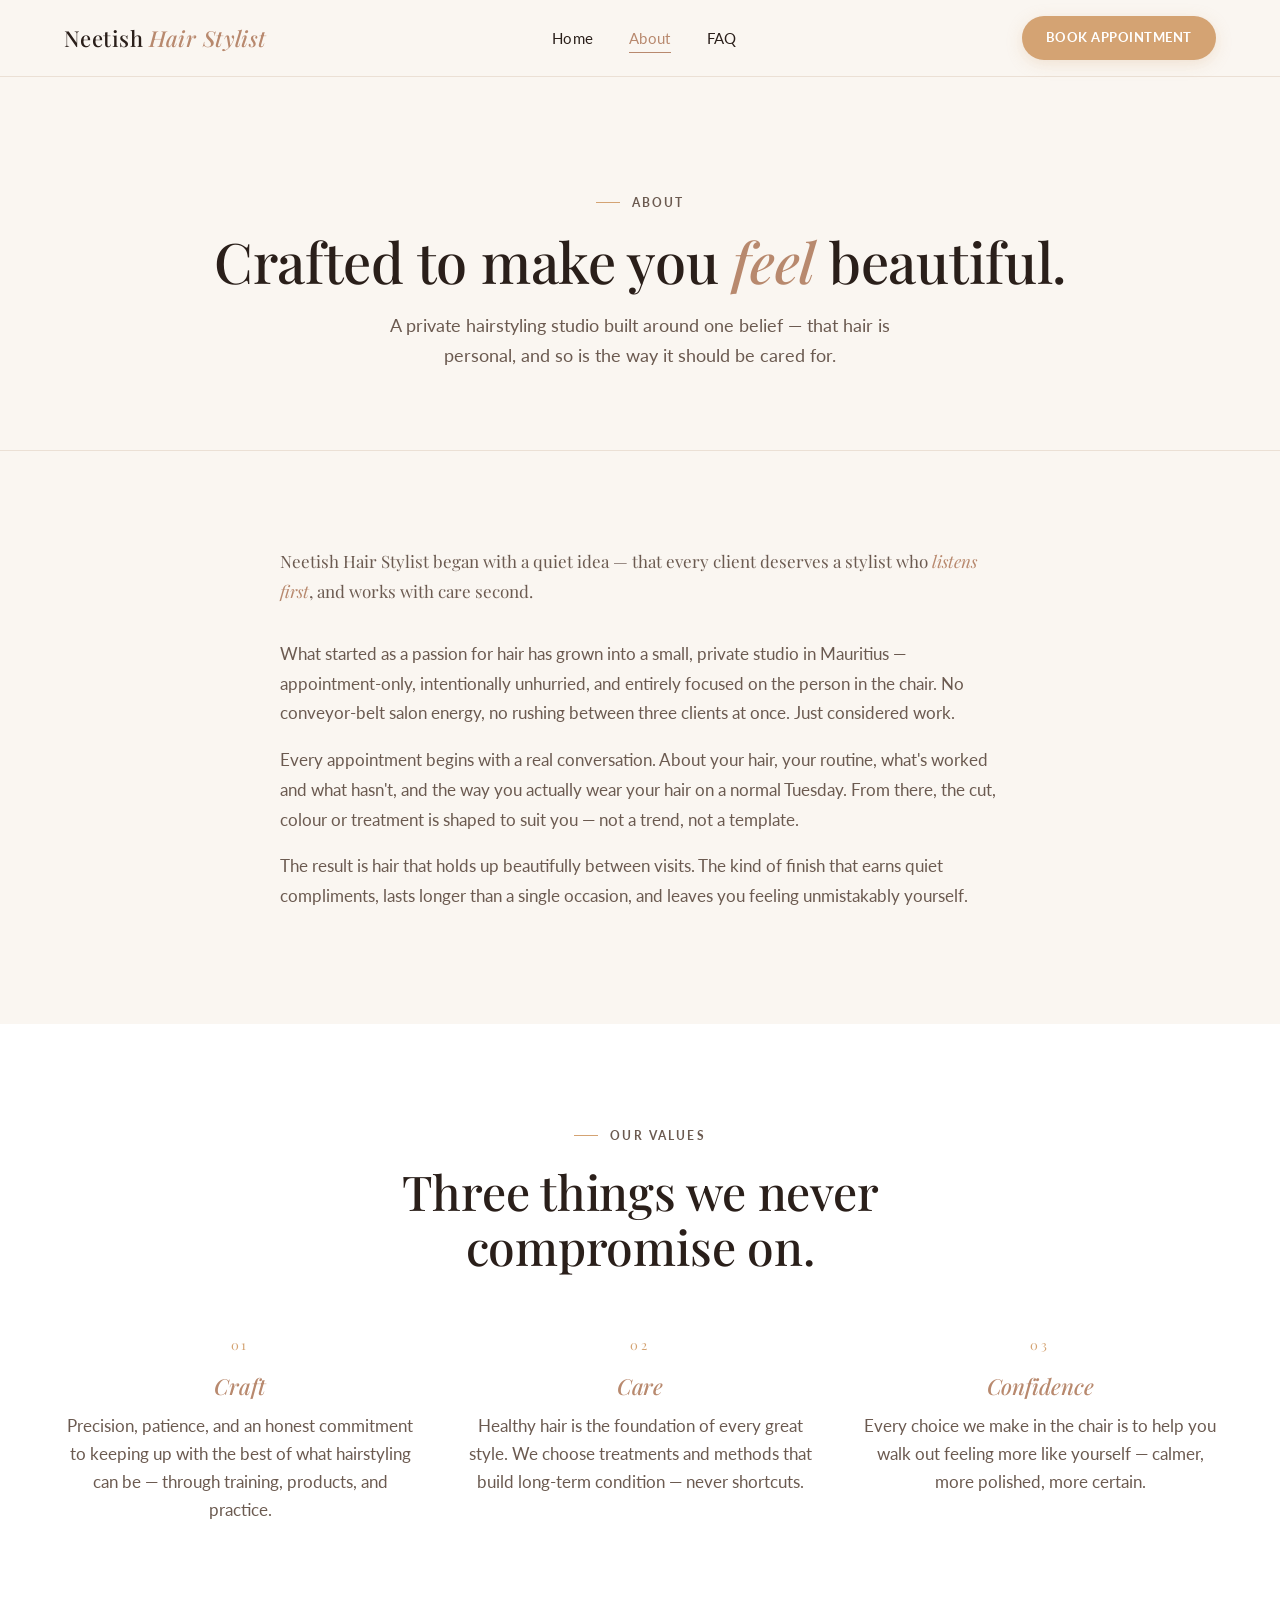
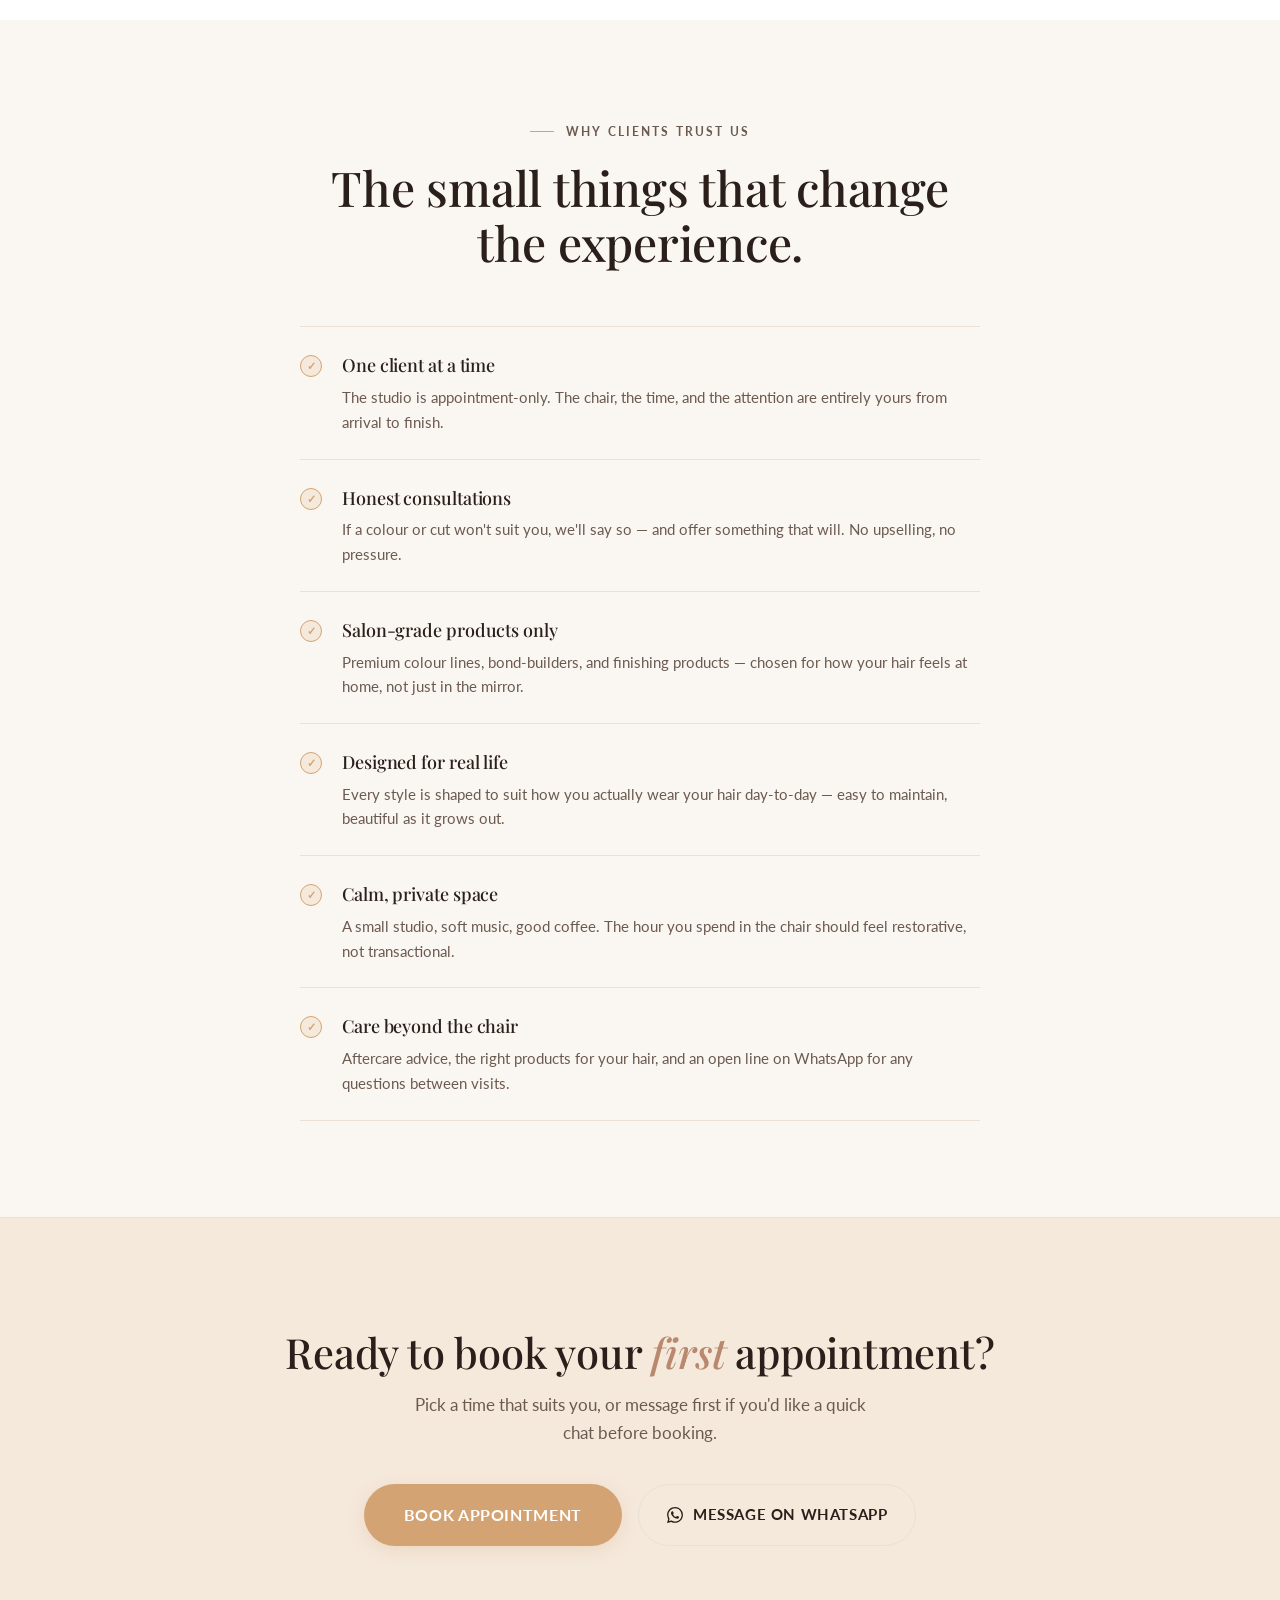
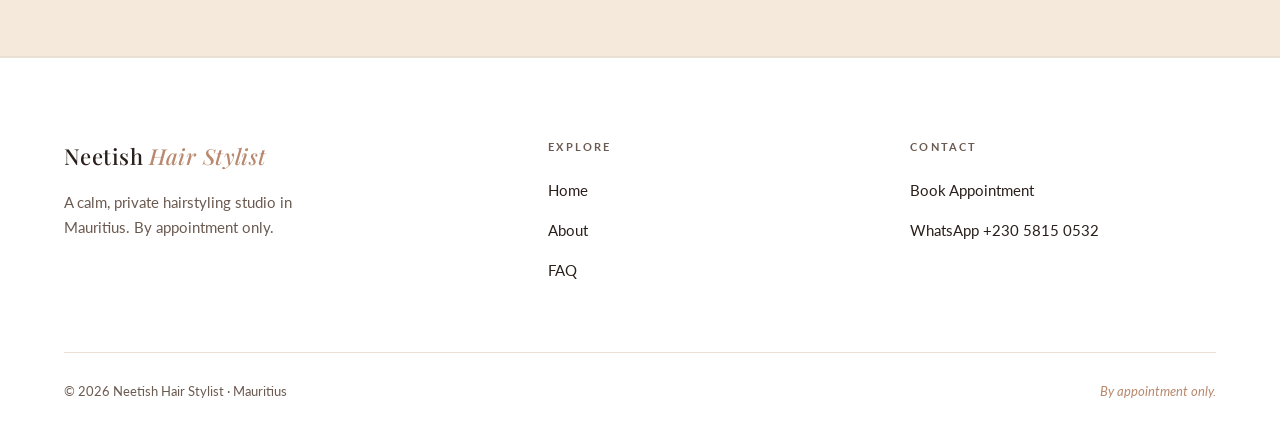
==== about.html @ d014da11 "Update about.html" ====
<!DOCTYPE html>
<html lang="en">
<head>
  <meta charset="UTF-8">
  <meta name="viewport" content="width=device-width, initial-scale=1.0">
  <title>About — Neetish Hair Stylist</title>
  <meta name="description" content="The story, values and care behind Neetish Hair Stylist — a calm, private hairstyling studio in Mauritius.">
  <link rel="preconnect" href="https://fonts.googleapis.com">
  <link rel="preconnect" href="https://fonts.gstatic.com" crossorigin>
  <link href="https://fonts.googleapis.com/css2?family=Playfair+Display:ital,wght@0,400;0,500;0,600;1,400;1,500&family=Lato:wght@300;400;700&display=swap" rel="stylesheet">
  <link rel="stylesheet" href="../styles.css">
</head>
<body>

  <!-- HEADER -->
  <header class="site-header">
    <div class="container">
      <nav class="nav" aria-label="Primary">
        <a href="index.html" class="nav__brand">Neetish <em>Hair Stylist</em></a>
        <ul class="nav__links">
          <li><a href="index.html" class="nav__link">Home</a></li>
          <li><a href="about.html" class="nav__link is-active">About</a></li>
          <li><a href="faq.html" class="nav__link">FAQ</a></li>
        </ul>
        <a href="https://calendly.com/edarling85/" target="_blank" rel="noopener" class="btn btn--primary nav__cta">Book Appointment</a>
        <button class="nav__toggle" aria-label="Menu" aria-controls="mobile-menu">
          <span></span>
        </button>
      </nav>
    </div>
  </header>

  <!-- MOBILE MENU -->
  <div class="mobile-menu" id="mobile-menu">
    <div class="container">
      <ul class="mobile-menu__links">
        <li><a href="index.html" class="mobile-menu__link">Home</a></li>
        <li><a href="about.html" class="mobile-menu__link">About</a></li>
        <li><a href="faq.html" class="mobile-menu__link">FAQ</a></li>
      </ul>
      <div class="mobile-menu__cta">
        <a href="https://calendly.com/edarling85/" target="_blank" rel="noopener" class="btn btn--primary btn--lg">Book Appointment</a>
        <a href="https://wa.me/23058150532" target="_blank" rel="noopener" class="btn btn--whatsapp">
          <svg viewBox="0 0 24 24"><path d="M17.472 14.382c-.297-.149-1.758-.867-2.03-.967-.273-.099-.471-.148-.67.15-.197.297-.767.966-.94 1.164-.173.199-.347.223-.644.075-.297-.15-1.255-.463-2.39-1.475-.883-.788-1.48-1.761-1.653-2.059-.173-.297-.018-.458.13-.606.134-.133.298-.347.446-.52.149-.174.198-.298.298-.497.099-.198.05-.371-.025-.52-.075-.149-.669-1.612-.916-2.207-.242-.579-.487-.5-.669-.51-.173-.008-.371-.01-.57-.01-.198 0-.52.074-.792.372-.272.297-1.04 1.016-1.04 2.479 0 1.462 1.065 2.875 1.213 3.074.149.198 2.096 3.2 5.077 4.487.709.306 1.262.489 1.694.625.712.227 1.36.195 1.871.118.571-.085 1.758-.719 2.006-1.413.248-.694.248-1.289.173-1.413-.074-.124-.272-.198-.57-.347m-5.421 7.403h-.004a9.87 9.87 0 01-5.031-1.378l-.361-.214-3.741.982.998-3.648-.235-.374a9.86 9.86 0 01-1.51-5.26c.001-5.45 4.436-9.884 9.888-9.884 2.64 0 5.122 1.03 6.988 2.898a9.825 9.825 0 012.893 6.994c-.003 5.45-4.437 9.884-9.885 9.884m8.413-18.297A11.815 11.815 0 0012.05 0C5.495 0 .16 5.335.157 11.892c0 2.096.547 4.142 1.588 5.945L.057 24l6.305-1.654a11.882 11.882 0 005.683 1.448h.005c6.554 0 11.89-5.335 11.893-11.893a11.821 11.821 0 00-3.48-8.413"/></svg>
          WhatsApp
        </a>
      </div>
    </div>
  </div>

  <!-- PAGE HERO -->
  <section class="page-hero">
    <div class="container">
      <div class="reveal">
        <span class="eyebrow">About</span>
        <h1>Crafted to make you <em>feel</em> beautiful.</h1>
        <p>A private hairstyling studio built around one belief — that hair is personal, and so is the way it should be cared for.</p>
      </div>
    </div>
  </section>

  <!-- STORY -->
  <section class="section">
    <div class="container container--narrow">
      <div class="story reveal">
        <p class="story__lead">Neetish Hair Stylist began with a quiet idea — that every client deserves a stylist who <em>listens first</em>, and works with care second.</p>
        <p>What started as a passion for hair has grown into a small, private studio in Mauritius — appointment-only, intentionally unhurried, and entirely focused on the person in the chair. No conveyor-belt salon energy, no rushing between three clients at once. Just considered work.</p>
        <p>Every appointment begins with a real conversation. About your hair, your routine, what's worked and what hasn't, and the way you actually wear your hair on a normal Tuesday. From there, the cut, colour or treatment is shaped to suit you — not a trend, not a template.</p>
        <p>The result is hair that holds up beautifully between visits. The kind of finish that earns quiet compliments, lasts longer than a single occasion, and leaves you feeling unmistakably yourself.</p>
      </div>
    </div>
  </section>

  <!-- VALUES -->
  <section class="section section--alt">
    <div class="container">
      <div class="section__head reveal">
        <span class="eyebrow">Our values</span>
        <h2>Three things we never compromise on.</h2>
      </div>
      <div class="values">
        <div class="values__item reveal">
          <div class="values__item__num">01</div>
          <h3><em>Craft</em></h3>
          <p>Precision, patience, and an honest commitment to keeping up with the best of what hairstyling can be — through training, products, and practice.</p>
        </div>
        <div class="values__item reveal reveal--delay-1">
          <div class="values__item__num">02</div>
          <h3><em>Care</em></h3>
          <p>Healthy hair is the foundation of every great style. We choose treatments and methods that build long-term condition — never shortcuts.</p>
        </div>
        <div class="values__item reveal reveal--delay-2">
          <div class="values__item__num">03</div>
          <h3><em>Confidence</em></h3>
          <p>Every choice we make in the chair is to help you walk out feeling more like yourself — calmer, more polished, more certain.</p>
        </div>
      </div>
    </div>
  </section>

  <!-- WHY CLIENTS TRUST US -->
  <section class="section">
    <div class="container">
      <div class="section__head reveal">
        <span class="eyebrow">Why clients trust us</span>
        <h2>The small things that change the experience.</h2>
      </div>
      <ul class="trust-list">
        <li class="trust-list__item reveal">
          <div class="trust-list__check">✓</div>
          <div>
            <h4>One client at a time</h4>
            <p>The studio is appointment-only. The chair, the time, and the attention are entirely yours from arrival to finish.</p>
          </div>
        </li>
        <li class="trust-list__item reveal">
          <div class="trust-list__check">✓</div>
          <div>
            <h4>Honest consultations</h4>
            <p>If a colour or cut won't suit you, we'll say so — and offer something that will. No upselling, no pressure.</p>
          </div>
        </li>
        <li class="trust-list__item reveal">
          <div class="trust-list__check">✓</div>
          <div>
            <h4>Salon-grade products only</h4>
            <p>Premium colour lines, bond-builders, and finishing products — chosen for how your hair feels at home, not just in the mirror.</p>
          </div>
        </li>
        <li class="trust-list__item reveal">
          <div class="trust-list__check">✓</div>
          <div>
            <h4>Designed for real life</h4>
            <p>Every style is shaped to suit how you actually wear your hair day-to-day — easy to maintain, beautiful as it grows out.</p>
          </div>
        </li>
        <li class="trust-list__item reveal">
          <div class="trust-list__check">✓</div>
          <div>
            <h4>Calm, private space</h4>
            <p>A small studio, soft music, good coffee. The hour you spend in the chair should feel restorative, not transactional.</p>
          </div>
        </li>
        <li class="trust-list__item reveal">
          <div class="trust-list__check">✓</div>
          <div>
            <h4>Care beyond the chair</h4>
            <p>Aftercare advice, the right products for your hair, and an open line on WhatsApp for any questions between visits.</p>
          </div>
        </li>
      </ul>
    </div>
  </section>

  <!-- CTA BAND -->
  <section class="cta-band">
    <div class="container">
      <div class="reveal">
        <h2>Ready to book your <em>first</em> appointment?</h2>
        <p>Pick a time that suits you, or message first if you'd like a quick chat before booking.</p>
        <div class="cta-band__buttons">
          <a href="https://calendly.com/edarling85/" target="_blank" rel="noopener" class="btn btn--primary btn--lg">Book Appointment</a>
          <a href="https://wa.me/23058150532" target="_blank" rel="noopener" class="btn btn--whatsapp">
            <svg viewBox="0 0 24 24"><path d="M17.472 14.382c-.297-.149-1.758-.867-2.03-.967-.273-.099-.471-.148-.67.15-.197.297-.767.966-.94 1.164-.173.199-.347.223-.644.075-.297-.15-1.255-.463-2.39-1.475-.883-.788-1.48-1.761-1.653-2.059-.173-.297-.018-.458.13-.606.134-.133.298-.347.446-.52.149-.174.198-.298.298-.497.099-.198.05-.371-.025-.52-.075-.149-.669-1.612-.916-2.207-.242-.579-.487-.5-.669-.51-.173-.008-.371-.01-.57-.01-.198 0-.52.074-.792.372-.272.297-1.04 1.016-1.04 2.479 0 1.462 1.065 2.875 1.213 3.074.149.198 2.096 3.2 5.077 4.487.709.306 1.262.489 1.694.625.712.227 1.36.195 1.871.118.571-.085 1.758-.719 2.006-1.413.248-.694.248-1.289.173-1.413-.074-.124-.272-.198-.57-.347m-5.421 7.403h-.004a9.87 9.87 0 01-5.031-1.378l-.361-.214-3.741.982.998-3.648-.235-.374a9.86 9.86 0 01-1.51-5.26c.001-5.45 4.436-9.884 9.888-9.884 2.64 0 5.122 1.03 6.988 2.898a9.825 9.825 0 012.893 6.994c-.003 5.45-4.437 9.884-9.885 9.884m8.413-18.297A11.815 11.815 0 0012.05 0C5.495 0 .16 5.335.157 11.892c0 2.096.547 4.142 1.588 5.945L.057 24l6.305-1.654a11.882 11.882 0 005.683 1.448h.005c6.554 0 11.89-5.335 11.893-11.893a11.821 11.821 0 00-3.48-8.413"/></svg>
            Message on WhatsApp
          </a>
        </div>
      </div>
    </div>
  </section>

  <!-- FOOTER -->
  <footer class="footer">
    <div class="container">
      <div class="footer__grid">
        <div>
          <div class="footer__brand">Neetish <em>Hair Stylist</em></div>
          <p class="footer__tagline">A calm, private hairstyling studio in Mauritius. By appointment only.</p>
        </div>
        <div class="footer__col">
          <h4>Explore</h4>
          <ul>
            <li><a href="index.html">Home</a></li>
            <li><a href="about.html">About</a></li>
            <li><a href="faq.html">FAQ</a></li>
          </ul>
        </div>
        <div class="footer__col">
          <h4>Contact</h4>
          <ul>
            <li><a href="https://calendly.com/edarling85/" target="_blank" rel="noopener">Book Appointment</a></li>
            <li><a href="https://wa.me/23058150532" target="_blank" rel="noopener">WhatsApp +230 5815 0532</a></li>
          </ul>
        </div>
      </div>
      <div class="footer__bottom">
        <div>© <span id="current-year"></span> Neetish Hair Stylist · Mauritius</div>
        <div><em>By appointment only.</em></div>
      </div>
    </div>
  </footer>

  <script src="../main.js"></script>
</body>
</html>
---- styles.css ----
/* ============================================
   Neetish Hair Stylist — Design System
   Refined Minimal × Warm Feminine
   ============================================ */

/* --- Design tokens --- */
:root {
  /* Palette */
  --color-bg: #FAF6F1;
  --color-surface: #FFFFFF;
  --color-text: #2A1F1A;
  --color-text-muted: #6B5A50;
  --color-primary: #B8896E;       /* rose gold */
  --color-secondary: #E8D5C4;     /* blush taupe */
  --color-accent: #D4A373;        /* warm gold */
  --color-border: #EBE0D5;
  --color-band: #F5E9DC;          /* CTA band tint */
  --color-whatsapp: #25D366;

  /* Type */
  --font-display: 'Playfair Display', Georgia, 'Times New Roman', serif;
  --font-body: 'Lato', -apple-system, BlinkMacSystemFont, sans-serif;

  /* Sizing */
  --container-max: 1200px;
  --container-narrow: 880px;
  --radius-card: 12px;
  --radius-btn: 999px;

  /* Spacing */
  --space-section-y: 96px;
  --space-section-y-mobile: 64px;

  /* Shadows */
  --shadow-card: 0 6px 24px rgba(184, 137, 110, 0.08);
  --shadow-card-hover: 0 12px 36px rgba(184, 137, 110, 0.14);
  --shadow-btn: 0 4px 16px rgba(212, 163, 115, 0.25);
  --shadow-btn-hover: 0 8px 24px rgba(212, 163, 115, 0.35);

  /* Motion */
  --ease: cubic-bezier(0.22, 0.61, 0.36, 1);
  --t-fast: 200ms;
  --t-base: 320ms;
  --t-slow: 600ms;
}

/* --- Reset --- */
*, *::before, *::after { box-sizing: border-box; }
html { scroll-behavior: smooth; -webkit-text-size-adjust: 100%; }
body {
  margin: 0;
  font-family: var(--font-body);
  font-weight: 400;
  font-size: 17px;
  line-height: 1.65;
  color: var(--color-text);
  background: var(--color-bg);
  -webkit-font-smoothing: antialiased;
  -moz-osx-font-smoothing: grayscale;
}
img, picture, svg { display: block; max-width: 100%; }
a { color: inherit; text-decoration: none; }
button { font: inherit; cursor: pointer; border: 0; background: none; color: inherit; }
ul { list-style: none; padding: 0; margin: 0; }

/* --- Typography --- */
h1, h2, h3, h4 {
  font-family: var(--font-display);
  font-weight: 500;
  color: var(--color-text);
  letter-spacing: -0.005em;
  margin: 0;
}
h1 {
  font-size: clamp(2.5rem, 6vw, 4.5rem);
  line-height: 1.08;
  font-weight: 500;
}
h2 {
  font-size: clamp(2rem, 4vw, 3rem);
  line-height: 1.15;
}
h3 {
  font-size: clamp(1.35rem, 2.2vw, 1.6rem);
  line-height: 1.3;
  font-weight: 500;
}
p { margin: 0 0 1em; }
em { color: var(--color-primary); font-style: italic; }
.lead {
  font-size: clamp(1.05rem, 1.6vw, 1.2rem);
  color: var(--color-text-muted);
  line-height: 1.6;
  max-width: 56ch;
}

/* --- Eyebrow label --- */
.eyebrow {
  display: inline-block;
  font-family: var(--font-body);
  font-size: 12px;
  font-weight: 700;
  letter-spacing: 0.18em;
  text-transform: uppercase;
  color: var(--color-text-muted);
  margin-bottom: 18px;
}
.eyebrow::before {
  content: '';
  display: inline-block;
  width: 24px;
  height: 1px;
  background: var(--color-accent);
  vertical-align: middle;
  margin-right: 12px;
  margin-bottom: 3px;
}

/* --- Layout --- */
.container {
  width: 100%;
  max-width: var(--container-max);
  margin: 0 auto;
  padding: 0 24px;
}
.container--narrow { max-width: var(--container-narrow); }
.section {
  padding: var(--space-section-y) 0;
}
.section--alt { background: var(--color-surface); }
@media (max-width: 768px) {
  .section { padding: var(--space-section-y-mobile) 0; }
}

.divider {
  width: 60px;
  height: 1px;
  background: var(--color-accent);
  opacity: 0.7;
  margin: 40px auto;
}

/* --- Buttons --- */
.btn {
  display: inline-flex;
  align-items: center;
  justify-content: center;
  gap: 10px;
  padding: 14px 32px;
  border-radius: var(--radius-btn);
  font-family: var(--font-body);
  font-size: 15px;
  font-weight: 700;
  letter-spacing: 0.04em;
  text-transform: uppercase;
  transition: transform var(--t-fast) var(--ease),
              box-shadow var(--t-fast) var(--ease),
              background var(--t-fast) var(--ease),
              color var(--t-fast) var(--ease);
  cursor: pointer;
  white-space: nowrap;
}
.btn--primary {
  background: var(--color-accent);
  color: var(--color-surface);
  box-shadow: var(--shadow-btn);
}
.btn--primary:hover {
  transform: translateY(-2px);
  box-shadow: var(--shadow-btn-hover);
  background: #C99560;
}
.btn--outline {
  background: transparent;
  color: var(--color-text);
  border: 1.5px solid var(--color-text);
}
.btn--outline:hover {
  background: var(--color-text);
  color: var(--color-surface);
  transform: translateY(-2px);
}
.btn--whatsapp {
  background: transparent;
  color: var(--color-text);
  border: 1.5px solid var(--color-border);
  padding: 13px 28px;
}
.btn--whatsapp:hover {
  border-color: var(--color-primary);
  color: var(--color-primary);
  transform: translateY(-2px);
}
.btn--whatsapp svg { width: 16px; height: 16px; fill: currentColor; }
.btn--lg { padding: 18px 40px; font-size: 16px; }

/* --- Header / Nav --- */
.site-header {
  position: sticky;
  top: 0;
  z-index: 50;
  background: rgba(250, 246, 241, 0.92);
  backdrop-filter: blur(12px);
  -webkit-backdrop-filter: blur(12px);
  border-bottom: 1px solid var(--color-border);
}
.nav {
  display: flex;
  align-items: center;
  justify-content: space-between;
  height: 76px;
}
.nav__brand {
  font-family: var(--font-display);
  font-size: 22px;
  font-weight: 500;
  letter-spacing: 0.02em;
  color: var(--color-text);
}
.nav__brand em {
  color: var(--color-primary);
  font-style: italic;
}
.nav__links {
  display: flex;
  align-items: center;
  gap: 36px;
}
.nav__link {
  font-family: var(--font-body);
  font-size: 15px;
  font-weight: 400;
  color: var(--color-text);
  letter-spacing: 0.02em;
  position: relative;
  padding: 6px 0;
  transition: color var(--t-fast) var(--ease);
}
.nav__link::after {
  content: '';
  position: absolute;
  left: 50%;
  bottom: 0;
  width: 0;
  height: 1px;
  background: var(--color-primary);
  transition: width var(--t-fast) var(--ease), left var(--t-fast) var(--ease);
}
.nav__link:hover,
.nav__link.is-active { color: var(--color-primary); }
.nav__link:hover::after,
.nav__link.is-active::after { width: 100%; left: 0; }

.nav__cta { font-size: 13px; padding: 11px 24px; }

.nav__toggle {
  display: none;
  width: 44px;
  height: 44px;
  align-items: center;
  justify-content: center;
}
.nav__toggle span {
  display: block;
  width: 22px;
  height: 1.5px;
  background: var(--color-text);
  position: relative;
  transition: background var(--t-fast) var(--ease);
}
.nav__toggle span::before,
.nav__toggle span::after {
  content: '';
  position: absolute;
  left: 0;
  width: 22px;
  height: 1.5px;
  background: var(--color-text);
  transition: transform var(--t-base) var(--ease), top var(--t-fast) var(--ease);
}
.nav__toggle span::before { top: -7px; }
.nav__toggle span::after { top: 7px; }
.nav__toggle.is-open span { background: transparent; }
.nav__toggle.is-open span::before { top: 0; transform: rotate(45deg); }
.nav__toggle.is-open span::after { top: 0; transform: rotate(-45deg); }

@media (max-width: 900px) {
  .nav { height: 64px; }
  .nav__links { display: none; }
  .nav__toggle { display: flex; }
}

/* Mobile menu panel */
.mobile-menu {
  position: fixed;
  inset: 64px 0 0 0;
  background: var(--color-bg);
  z-index: 40;
  padding: 48px 24px;
  transform: translateY(-12px);
  opacity: 0;
  visibility: hidden;
  transition: transform var(--t-base) var(--ease),
              opacity var(--t-base) var(--ease),
              visibility var(--t-base);
}
.mobile-menu.is-open {
  transform: translateY(0);
  opacity: 1;
  visibility: visible;
}
.mobile-menu__links {
  display: flex;
  flex-direction: column;
  gap: 32px;
  margin-bottom: 48px;
}
.mobile-menu__link {
  font-family: var(--font-display);
  font-size: 28px;
  font-weight: 500;
  color: var(--color-text);
}
.mobile-menu__cta {
  display: flex;
  flex-direction: column;
  gap: 16px;
  align-items: stretch;
}
.mobile-menu__cta .btn { width: 100%; }

/* --- Hero --- */
.hero {
  position: relative;
  padding: clamp(80px, 12vw, 140px) 0 clamp(80px, 12vw, 140px);
  background: var(--color-bg);
  text-align: center;
  overflow: hidden;
}
.hero__inner { max-width: 860px; margin: 0 auto; }
.hero h1 { margin: 0 0 28px; }
.hero h1 em {
  color: var(--color-primary);
  font-style: italic;
  font-family: var(--font-display);
}
.hero__sub {
  font-size: clamp(1.05rem, 1.6vw, 1.2rem);
  color: var(--color-text-muted);
  line-height: 1.6;
  max-width: 56ch;
  margin: 0 auto 44px;
}
.hero__cta {
  display: flex;
  gap: 16px;
  justify-content: center;
  flex-wrap: wrap;
}
.hero__decor {
  position: absolute;
  bottom: 0;
  left: 50%;
  transform: translateX(-50%);
  width: 80px;
  height: 1px;
  background: var(--color-accent);
  opacity: 0.6;
}

/* --- Page hero (smaller, for inner pages) --- */
.page-hero {
  padding: clamp(72px, 10vw, 110px) 0 clamp(56px, 8vw, 80px);
  text-align: center;
  background: var(--color-bg);
  border-bottom: 1px solid var(--color-border);
}
.page-hero h1 {
  font-size: clamp(2.25rem, 5vw, 3.5rem);
  margin: 0 0 20px;
}
.page-hero h1 em { color: var(--color-primary); font-style: italic; }
.page-hero p {
  font-size: clamp(1rem, 1.4vw, 1.15rem);
  color: var(--color-text-muted);
  max-width: 52ch;
  margin: 0 auto;
}

/* --- Benefits (3-col) --- */
.benefits {
  display: grid;
  grid-template-columns: repeat(3, 1fr);
  gap: 48px;
  margin-top: 56px;
}
.benefits__item { text-align: center; }
.benefits__glyph {
  font-family: var(--font-display);
  font-size: 36px;
  color: var(--color-accent);
  margin-bottom: 16px;
  line-height: 1;
}
.benefits__item h3 { margin-bottom: 10px; }
.benefits__item p { color: var(--color-text-muted); margin: 0; }
@media (max-width: 768px) {
  .benefits { grid-template-columns: 1fr; gap: 40px; margin-top: 40px; }
}

/* --- Section heading (centered) --- */
.section__head {
  text-align: center;
  max-width: 640px;
  margin: 0 auto 56px;
}
.section__head h2 { margin: 0 0 16px; }
.section__head p { color: var(--color-text-muted); margin: 0; }

/* --- Services grid --- */
.services {
  display: grid;
  grid-template-columns: repeat(3, 1fr);
  gap: 28px;
}
.service-card {
  background: var(--color-surface);
  border: 1px solid var(--color-border);
  border-radius: var(--radius-card);
  padding: 36px 32px;
  box-shadow: var(--shadow-card);
  transition: transform var(--t-base) var(--ease), box-shadow var(--t-base) var(--ease);
}
.service-card:hover {
  transform: translateY(-4px);
  box-shadow: var(--shadow-card-hover);
}
.service-card__glyph {
  width: 32px;
  height: 32px;
  border-radius: 50%;
  border: 1px solid var(--color-accent);
  display: flex;
  align-items: center;
  justify-content: center;
  margin-bottom: 22px;
  color: var(--color-accent);
  font-family: var(--font-display);
  font-size: 14px;
}
.service-card h3 { margin-bottom: 10px; }
.service-card p { color: var(--color-text-muted); margin: 0; font-size: 15px; line-height: 1.6; }
@media (max-width: 900px) {
  .services { grid-template-columns: repeat(2, 1fr); }
}
@media (max-width: 600px) {
  .services { grid-template-columns: 1fr; }
}

/* --- Why Neetish (2-col editorial) --- */
.why {
  display: grid;
  grid-template-columns: 1.1fr 0.9fr;
  gap: 80px;
  align-items: center;
}
.why__quote {
  font-family: var(--font-display);
  font-size: clamp(1.4rem, 2.4vw, 1.8rem);
  line-height: 1.4;
  color: var(--color-text);
  font-weight: 400;
}
.why__quote em { color: var(--color-primary); font-style: italic; }
.why__list { display: flex; flex-direction: column; gap: 24px; }
.why__list-item {
  display: flex;
  gap: 16px;
  align-items: flex-start;
  padding-bottom: 24px;
  border-bottom: 1px solid var(--color-border);
}
.why__list-item:last-child { border-bottom: 0; padding-bottom: 0; }
.why__list-item__num {
  font-family: var(--font-display);
  color: var(--color-accent);
  font-size: 14px;
  letter-spacing: 0.1em;
  flex-shrink: 0;
  width: 28px;
  padding-top: 4px;
}
.why__list-item h4 {
  font-family: var(--font-display);
  font-size: 18px;
  font-weight: 500;
  margin: 0 0 4px;
}
.why__list-item p {
  font-size: 15px;
  color: var(--color-text-muted);
  margin: 0;
}
@media (max-width: 900px) {
  .why { grid-template-columns: 1fr; gap: 48px; }
}

/* --- Testimonials --- */
.testimonials {
  display: grid;
  grid-template-columns: repeat(3, 1fr);
  gap: 28px;
}
.testimonial {
  background: var(--color-surface);
  border: 1px solid var(--color-border);
  border-radius: var(--radius-card);
  padding: 36px 32px;
  position: relative;
}
.testimonial__mark {
  font-family: var(--font-display);
  font-size: 56px;
  color: var(--color-accent);
  opacity: 0.4;
  line-height: 1;
  margin-bottom: -4px;
}
.testimonial__quote {
  font-family: var(--font-display);
  font-size: 1.05rem;
  font-style: italic;
  line-height: 1.55;
  color: var(--color-text);
  margin: 0 0 22px;
}
.testimonial__name {
  font-family: var(--font-body);
  font-size: 11px;
  font-weight: 700;
  letter-spacing: 0.18em;
  text-transform: uppercase;
  color: var(--color-text-muted);
}
@media (max-width: 900px) {
  .testimonials { grid-template-columns: 1fr; max-width: 520px; margin: 0 auto; }
}

/* --- CTA band --- */
.cta-band {
  background: var(--color-band);
  text-align: center;
  padding: clamp(72px, 10vw, 110px) 0;
  border-top: 1px solid var(--color-border);
  border-bottom: 1px solid var(--color-border);
}
.cta-band h2 {
  margin: 0 0 16px;
  font-size: clamp(1.8rem, 3.5vw, 2.6rem);
}
.cta-band h2 em { color: var(--color-primary); font-style: italic; }
.cta-band p {
  color: var(--color-text-muted);
  max-width: 48ch;
  margin: 0 auto 36px;
}
.cta-band__buttons {
  display: flex;
  gap: 16px;
  justify-content: center;
  flex-wrap: wrap;
}

/* --- About: story --- */
.story {
  max-width: 720px;
  margin: 0 auto;
}
.story__lead {
  font-family: var(--font-display);
  font-size: clamp(1.3rem, 2.2vw, 1.7rem);
  line-height: 1.4;
  color: var(--color-text);
  margin-bottom: 32px;
}
.story__lead em { color: var(--color-primary); font-style: italic; }
.story p {
  color: var(--color-text-muted);
  font-size: 17px;
  line-height: 1.75;
}

/* --- Values (3-col with line dividers) --- */
.values {
  display: grid;
  grid-template-columns: repeat(3, 1fr);
  gap: 48px;
  text-align: center;
  margin-top: 56px;
}
.values__item h3 {
  font-family: var(--font-display);
  font-size: 22px;
  font-weight: 500;
  margin: 0 0 12px;
}
.values__item h3 em { color: var(--color-primary); font-style: italic; }
.values__item p { color: var(--color-text-muted); margin: 0; }
.values__item__num {
  display: inline-block;
  font-family: var(--font-display);
  color: var(--color-accent);
  font-size: 13px;
  letter-spacing: 0.2em;
  margin-bottom: 16px;
}
@media (max-width: 768px) {
  .values { grid-template-columns: 1fr; gap: 40px; }
}

/* --- Trust list --- */
.trust-list {
  max-width: 680px;
  margin: 0 auto;
  display: flex;
  flex-direction: column;
  gap: 0;
}
.trust-list__item {
  display: flex;
  gap: 20px;
  align-items: flex-start;
  padding: 24px 0;
  border-bottom: 1px solid var(--color-border);
}
.trust-list__item:first-child { border-top: 1px solid var(--color-border); }
.trust-list__check {
  width: 22px;
  height: 22px;
  border-radius: 50%;
  background: var(--color-band);
  border: 1px solid var(--color-accent);
  display: flex;
  align-items: center;
  justify-content: center;
  flex-shrink: 0;
  color: var(--color-accent);
  font-size: 11px;
  font-weight: 700;
  margin-top: 4px;
}
.trust-list__item h4 {
  font-family: var(--font-display);
  font-size: 18px;
  font-weight: 500;
  margin: 0 0 4px;
}
.trust-list__item p {
  color: var(--color-text-muted);
  font-size: 15px;
  margin: 0;
}

/* --- FAQ Accordion --- */
.faq {
  max-width: 760px;
  margin: 0 auto;
}
.faq__item {
  border-bottom: 1px solid var(--color-border);
}
.faq__item:first-child { border-top: 1px solid var(--color-border); }
.faq__q {
  width: 100%;
  text-align: left;
  display: flex;
  align-items: center;
  justify-content: space-between;
  gap: 24px;
  padding: 28px 0;
  font-family: var(--font-display);
  font-size: clamp(1.05rem, 1.8vw, 1.25rem);
  font-weight: 500;
  color: var(--color-text);
  cursor: pointer;
  transition: color var(--t-fast) var(--ease);
}
.faq__q:hover { color: var(--color-primary); }
.faq__icon {
  position: relative;
  width: 18px;
  height: 18px;
  flex-shrink: 0;
}
.faq__icon::before,
.faq__icon::after {
  content: '';
  position: absolute;
  top: 50%;
  left: 50%;
  background: var(--color-accent);
  transition: transform var(--t-base) var(--ease);
}
.faq__icon::before {
  width: 16px;
  height: 1.5px;
  transform: translate(-50%, -50%);
}
.faq__icon::after {
  width: 1.5px;
  height: 16px;
  transform: translate(-50%, -50%);
}
.faq__item.is-open .faq__icon::after {
  transform: translate(-50%, -50%) rotate(90deg);
  opacity: 0;
}
.faq__a {
  max-height: 0;
  overflow: hidden;
  transition: max-height var(--t-slow) var(--ease);
}
.faq__a-inner {
  padding-bottom: 28px;
  color: var(--color-text-muted);
  font-size: 16px;
  line-height: 1.7;
  max-width: 64ch;
}
.faq__item.is-open .faq__a { max-height: 600px; }

/* --- Footer --- */
.footer {
  background: var(--color-surface);
  padding: 80px 0 32px;
  border-top: 1px solid var(--color-border);
}
.footer__grid {
  display: grid;
  grid-template-columns: 1.4fr 1fr 1fr;
  gap: 56px;
  padding-bottom: 56px;
  border-bottom: 1px solid var(--color-border);
}
.footer__brand {
  font-family: var(--font-display);
  font-size: 22px;
  font-weight: 500;
  letter-spacing: 0.02em;
  margin-bottom: 16px;
}
.footer__brand em { color: var(--color-primary); font-style: italic; }
.footer__tagline {
  color: var(--color-text-muted);
  font-size: 15px;
  max-width: 32ch;
  margin: 0;
}
.footer__col h4 {
  font-family: var(--font-body);
  font-size: 11px;
  font-weight: 700;
  letter-spacing: 0.2em;
  text-transform: uppercase;
  color: var(--color-text-muted);
  margin: 0 0 20px;
}
.footer__col ul li {
  margin-bottom: 12px;
}
.footer__col a {
  color: var(--color-text);
  font-size: 15px;
  transition: color var(--t-fast) var(--ease);
}
.footer__col a:hover { color: var(--color-primary); }
.footer__bottom {
  padding-top: 28px;
  display: flex;
  justify-content: space-between;
  align-items: center;
  font-size: 13px;
  color: var(--color-text-muted);
  gap: 16px;
  flex-wrap: wrap;
}
.footer__bottom em {
  font-style: italic;
  color: var(--color-primary);
}
@media (max-width: 768px) {
  .footer__grid { grid-template-columns: 1fr; gap: 40px; padding-bottom: 40px; }
  .footer__bottom { flex-direction: column; align-items: flex-start; }
}

/* --- Reveal on scroll --- */
.reveal {
  opacity: 0;
  transform: translateY(16px);
  transition: opacity 700ms var(--ease), transform 700ms var(--ease);
}
.reveal.is-visible {
  opacity: 1;
  transform: translateY(0);
}
.reveal--delay-1 { transition-delay: 100ms; }
.reveal--delay-2 { transition-delay: 200ms; }
.reveal--delay-3 { transition-delay: 300ms; }

/* --- Reduced motion --- */
@media (prefers-reduced-motion: reduce) {
  *, *::before, *::after {
    animation-duration: 0.01ms !important;
    animation-iteration-count: 1 !important;
    transition-duration: 0.01ms !important;
    scroll-behavior: auto !important;
  }
  .reveal { opacity: 1; transform: none; }
}

/* --- Body scroll lock when menu open --- */
body.is-locked { overflow: hidden; }
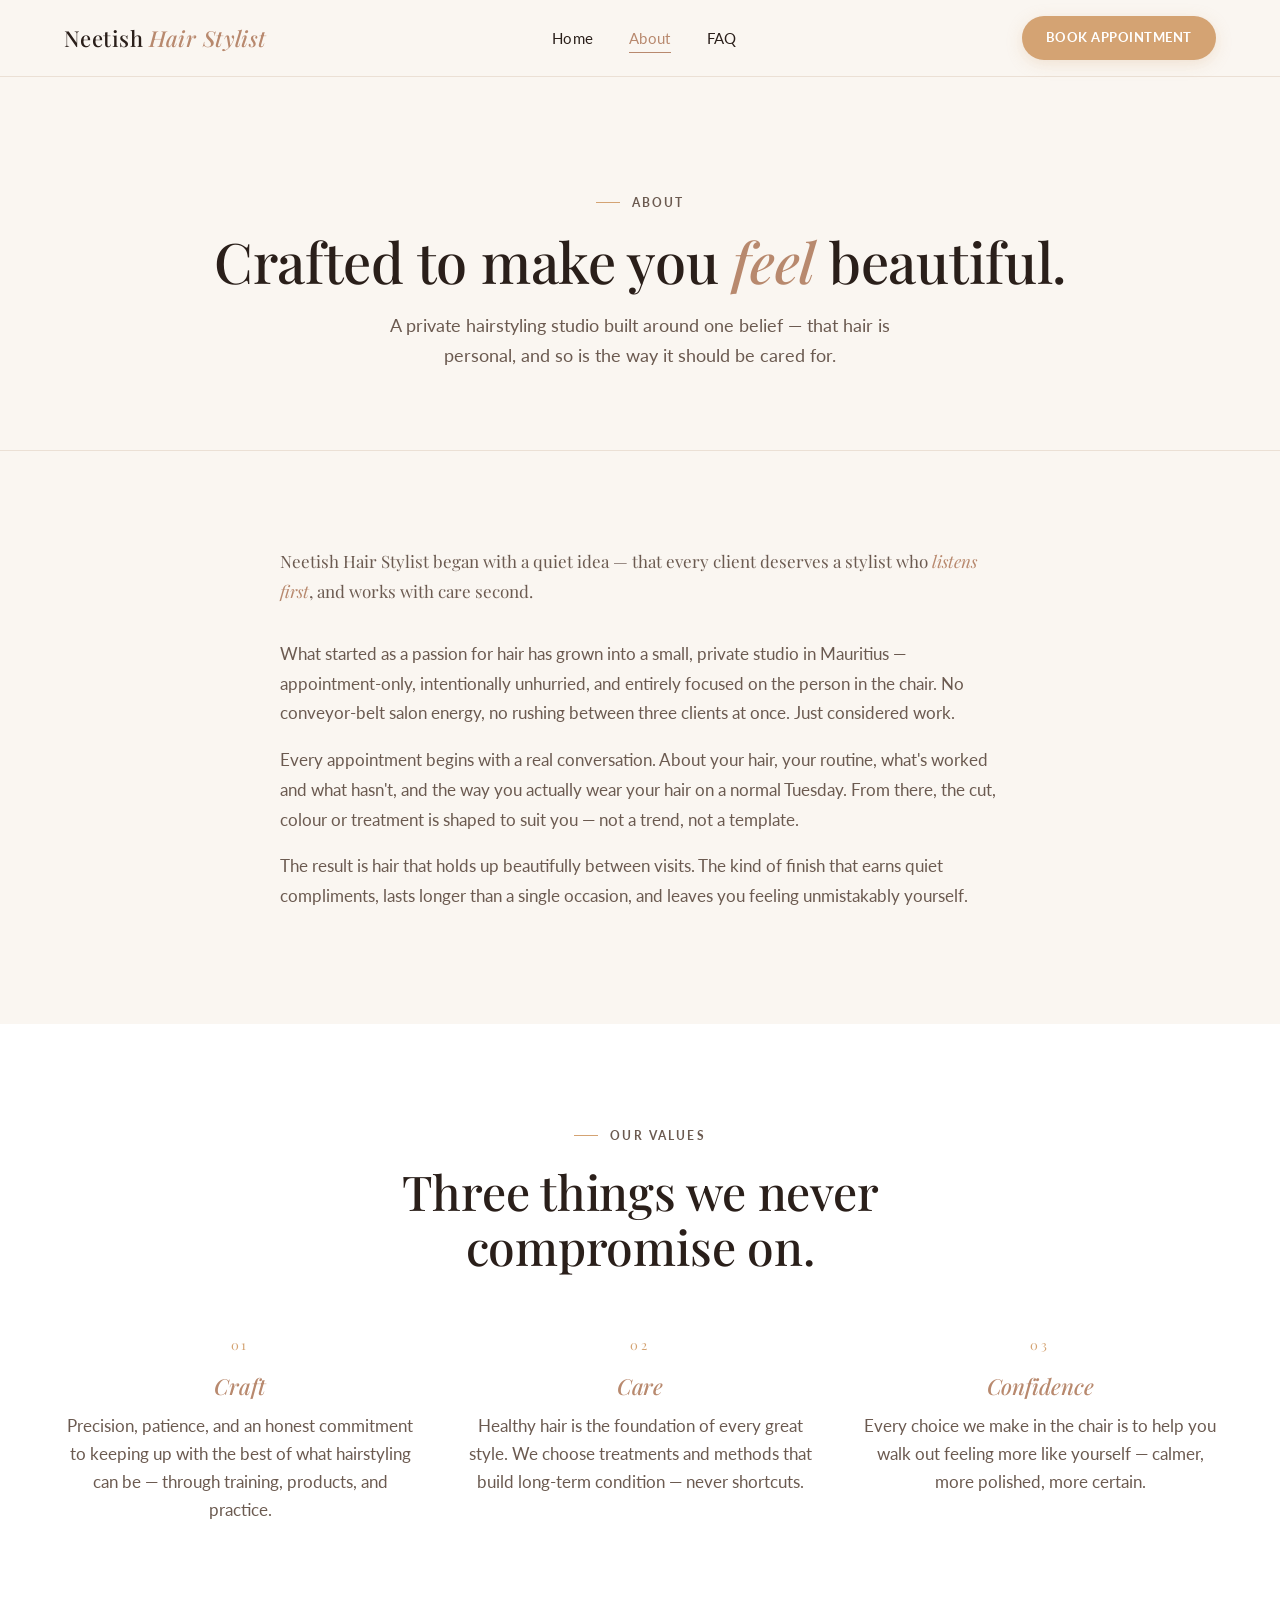
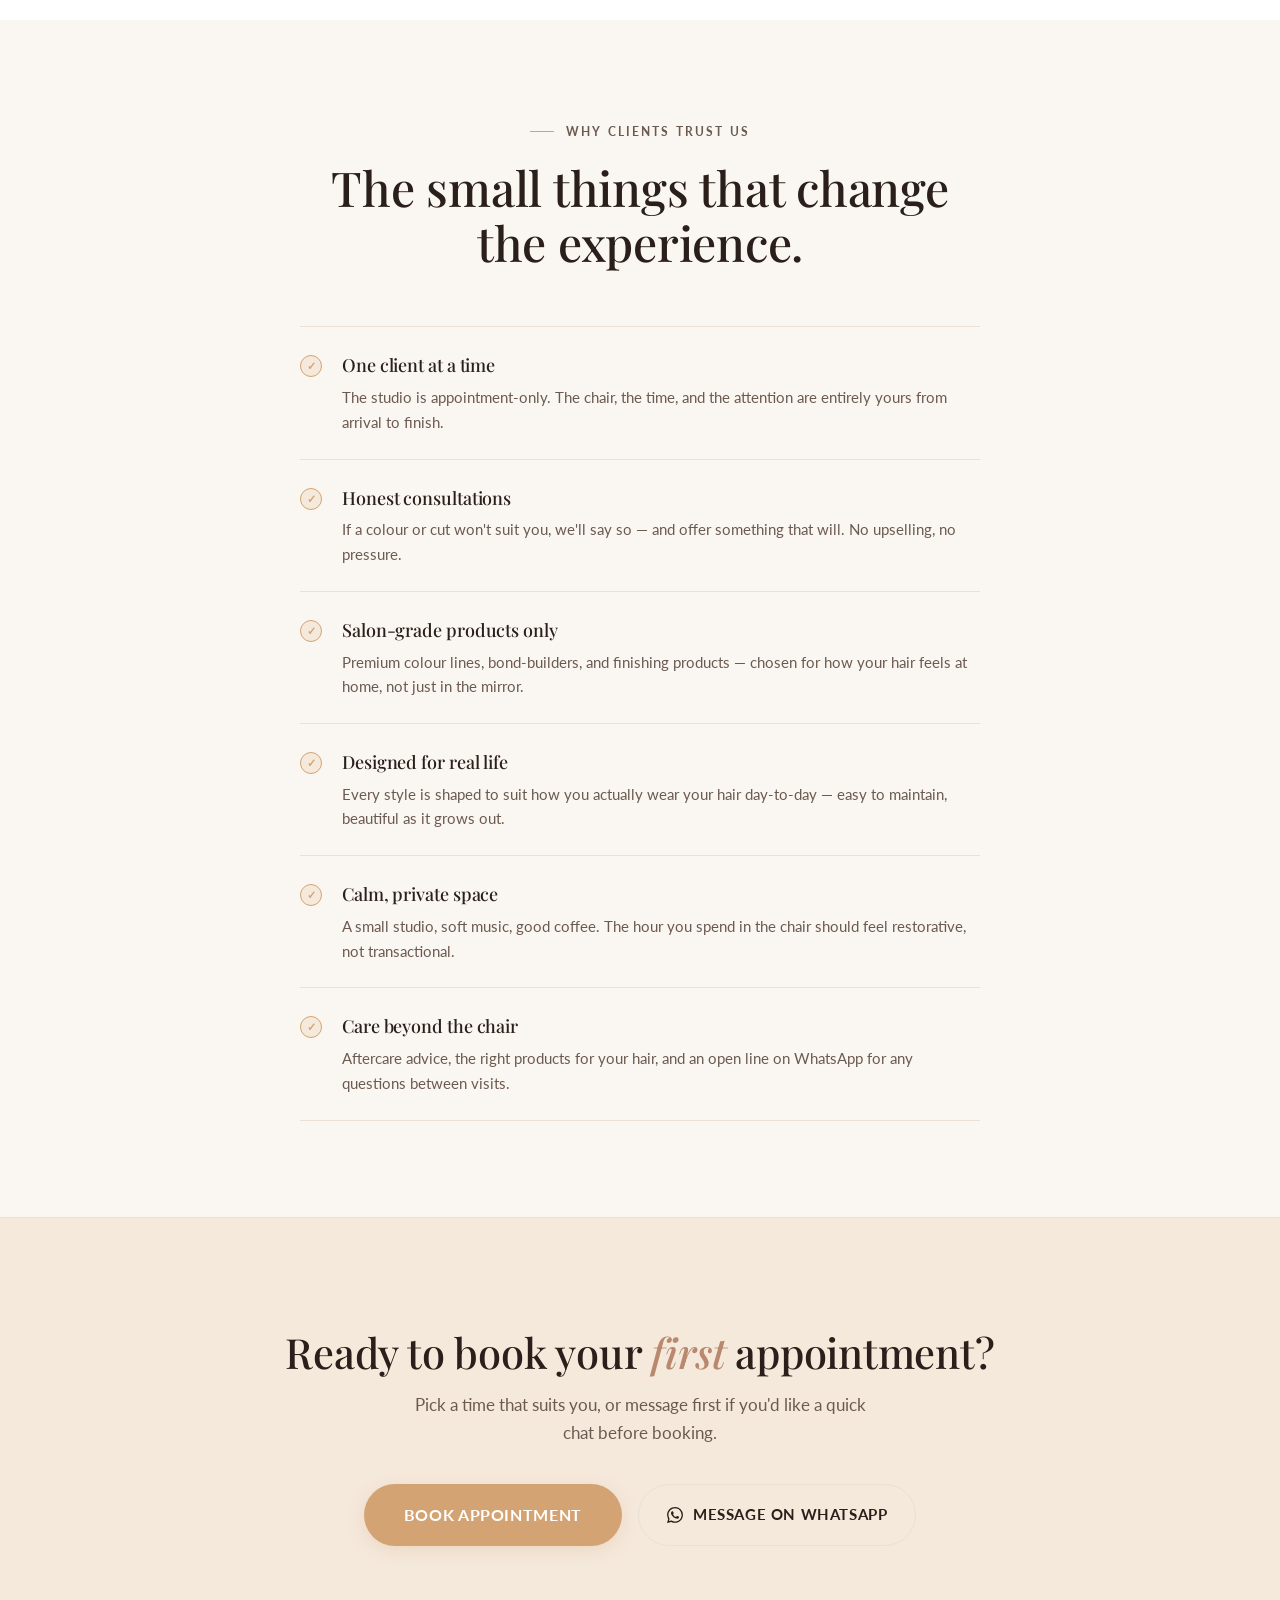
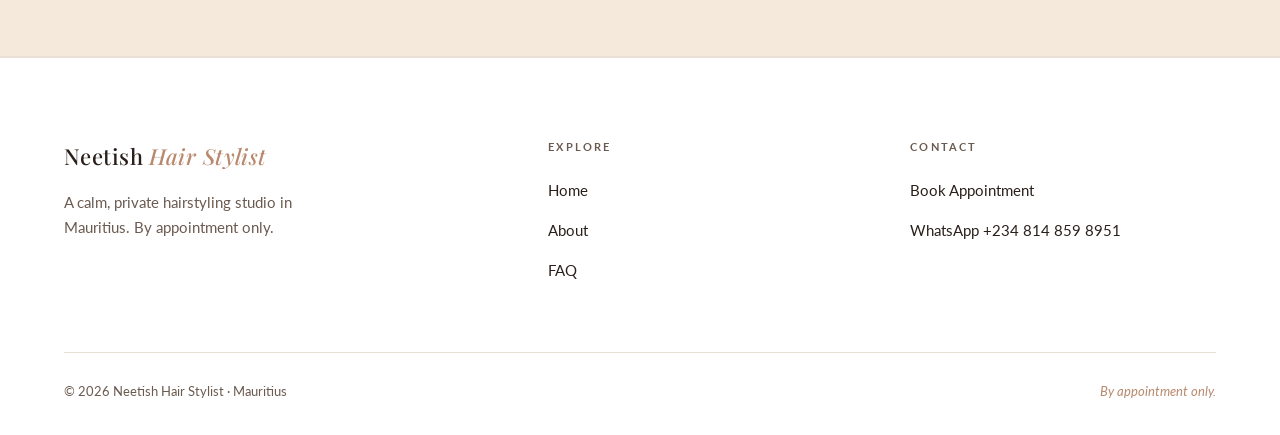
==== commit 81325251: "Update about.html" ====
--- a/about.html
+++ b/about.html
@@ -40,7 +40,7 @@
       </ul>
       <div class="mobile-menu__cta">
         <a href="https://calendly.com/edarling85/" target="_blank" rel="noopener" class="btn btn--primary btn--lg">Book Appointment</a>
-        <a href="https://wa.me/23058150532" target="_blank" rel="noopener" class="btn btn--whatsapp">
+        <a href="https://wa.me/2348148598951" target="_blank" rel="noopener" class="btn btn--whatsapp">
           <svg viewBox="0 0 24 24"><path d="M17.472 14.382c-.297-.149-1.758-.867-2.03-.967-.273-.099-.471-.148-.67.15-.197.297-.767.966-.94 1.164-.173.199-.347.223-.644.075-.297-.15-1.255-.463-2.39-1.475-.883-.788-1.48-1.761-1.653-2.059-.173-.297-.018-.458.13-.606.134-.133.298-.347.446-.52.149-.174.198-.298.298-.497.099-.198.05-.371-.025-.52-.075-.149-.669-1.612-.916-2.207-.242-.579-.487-.5-.669-.51-.173-.008-.371-.01-.57-.01-.198 0-.52.074-.792.372-.272.297-1.04 1.016-1.04 2.479 0 1.462 1.065 2.875 1.213 3.074.149.198 2.096 3.2 5.077 4.487.709.306 1.262.489 1.694.625.712.227 1.36.195 1.871.118.571-.085 1.758-.719 2.006-1.413.248-.694.248-1.289.173-1.413-.074-.124-.272-.198-.57-.347m-5.421 7.403h-.004a9.87 9.87 0 01-5.031-1.378l-.361-.214-3.741.982.998-3.648-.235-.374a9.86 9.86 0 01-1.51-5.26c.001-5.45 4.436-9.884 9.888-9.884 2.64 0 5.122 1.03 6.988 2.898a9.825 9.825 0 012.893 6.994c-.003 5.45-4.437 9.884-9.885 9.884m8.413-18.297A11.815 11.815 0 0012.05 0C5.495 0 .16 5.335.157 11.892c0 2.096.547 4.142 1.588 5.945L.057 24l6.305-1.654a11.882 11.882 0 005.683 1.448h.005c6.554 0 11.89-5.335 11.893-11.893a11.821 11.821 0 00-3.48-8.413"/></svg>
           WhatsApp
         </a>
@@ -160,7 +160,7 @@
         <p>Pick a time that suits you, or message first if you'd like a quick chat before booking.</p>
         <div class="cta-band__buttons">
           <a href="https://calendly.com/edarling85/" target="_blank" rel="noopener" class="btn btn--primary btn--lg">Book Appointment</a>
-          <a href="https://wa.me/23058150532" target="_blank" rel="noopener" class="btn btn--whatsapp">
+          <a href="https://wa.me/2348148598951" target="_blank" rel="noopener" class="btn btn--whatsapp">
             <svg viewBox="0 0 24 24"><path d="M17.472 14.382c-.297-.149-1.758-.867-2.03-.967-.273-.099-.471-.148-.67.15-.197.297-.767.966-.94 1.164-.173.199-.347.223-.644.075-.297-.15-1.255-.463-2.39-1.475-.883-.788-1.48-1.761-1.653-2.059-.173-.297-.018-.458.13-.606.134-.133.298-.347.446-.52.149-.174.198-.298.298-.497.099-.198.05-.371-.025-.52-.075-.149-.669-1.612-.916-2.207-.242-.579-.487-.5-.669-.51-.173-.008-.371-.01-.57-.01-.198 0-.52.074-.792.372-.272.297-1.04 1.016-1.04 2.479 0 1.462 1.065 2.875 1.213 3.074.149.198 2.096 3.2 5.077 4.487.709.306 1.262.489 1.694.625.712.227 1.36.195 1.871.118.571-.085 1.758-.719 2.006-1.413.248-.694.248-1.289.173-1.413-.074-.124-.272-.198-.57-.347m-5.421 7.403h-.004a9.87 9.87 0 01-5.031-1.378l-.361-.214-3.741.982.998-3.648-.235-.374a9.86 9.86 0 01-1.51-5.26c.001-5.45 4.436-9.884 9.888-9.884 2.64 0 5.122 1.03 6.988 2.898a9.825 9.825 0 012.893 6.994c-.003 5.45-4.437 9.884-9.885 9.884m8.413-18.297A11.815 11.815 0 0012.05 0C5.495 0 .16 5.335.157 11.892c0 2.096.547 4.142 1.588 5.945L.057 24l6.305-1.654a11.882 11.882 0 005.683 1.448h.005c6.554 0 11.89-5.335 11.893-11.893a11.821 11.821 0 00-3.48-8.413"/></svg>
             Message on WhatsApp
           </a>
@@ -189,7 +189,7 @@
           <h4>Contact</h4>
           <ul>
             <li><a href="https://calendly.com/edarling85/" target="_blank" rel="noopener">Book Appointment</a></li>
-            <li><a href="https://wa.me/23058150532" target="_blank" rel="noopener">WhatsApp +230 5815 0532</a></li>
+            <li><a href="https://wa.me/2348148598951" target="_blank" rel="noopener">WhatsApp +234 814 859 8951</a></li>
           </ul>
         </div>
       </div>
